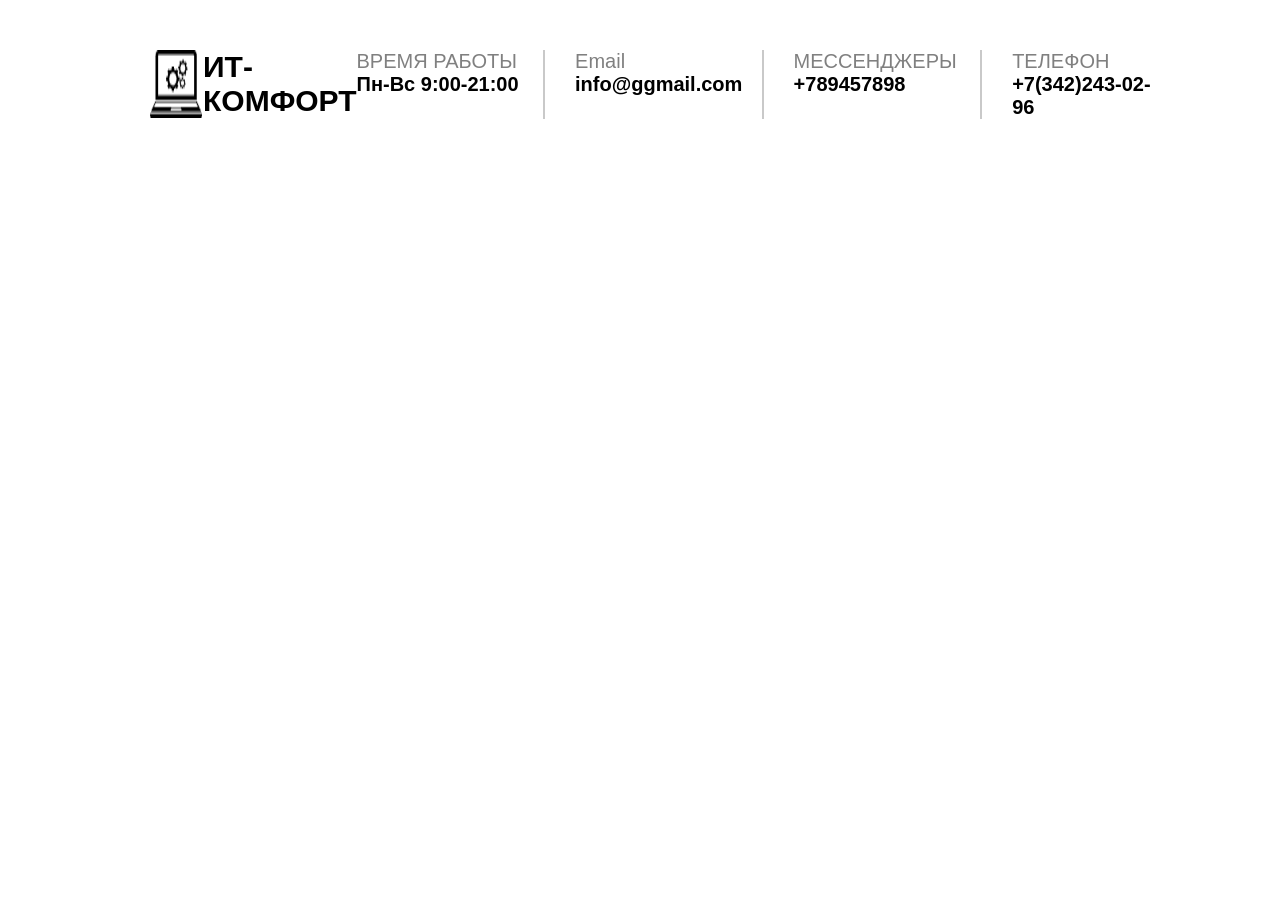
==== exam.html @ 7a8abcc5 "first section" ====
<!DOCTYPE html>
<html lang="en">
<head>
    <meta charset="UTF-8">
    <meta name="viewport" content="width=device-width, initial-scale=1.0">
    <title>Document</title>
    <link rel="stylesheet" href="./exam.css">
</head>
<body>
        <div class="conteiner1">
            <div class="asist1">
                <div class="flex1">
                    <div>
                <p class="text1"><img src="./Icon.png" alt="">ИТ-КОМФОРТ</p>
                        </div>
                <div class="flex2">
                    <div class="br-right">
                        <p class="text2">ВРЕМЯ РАБОТЫ</p>
                        <p class="text3">Пн-Вс 9:00-21:00</p>
                    </div>

                    <div class="br-right">
                        <p class="text2">Email</p>
                        <p class="text3">info@ggmail.com</p>
                    </div>

                    <div class="br-right">
                        <p class="text2">МЕССЕНДЖЕРЫ</p>
                        <p class="text3">+789457898</p>
                    </div>

                    <div class="br-right1">
                        <p class="text2">ТЕЛЕФОН</p>
                        <p class="text3">+7(342)243-02-96</p>
                    </div>
                </div>
                    </div>
            </div>
        </div>
</body>
</html>
---- exam.css ----
*{
    margin: 0;
    font-family: 'Segoe UI', Tahoma, Geneva, Verdana, sans-serif;
}   
.conteiner1{
    width: 100%;
    height: 100px;
}
.asist1{
    padding: 50px 150px;
}
.text1{
    font-size: 30px;
    font-weight: 600;
    display: flex;
}
.text2{
    font-size: 20px;
    color: grey;
}
.text3{
    font-size: 20px;
    font-weight: 700;
}
.br-right{
    width: 200px;
    border-right: 2px solid rgb(201, 201, 201);
}
.flex1{
    display: flex;
    justify-content: space-between;
}
.flex2{
    display: flex;
    gap: 30px;
}
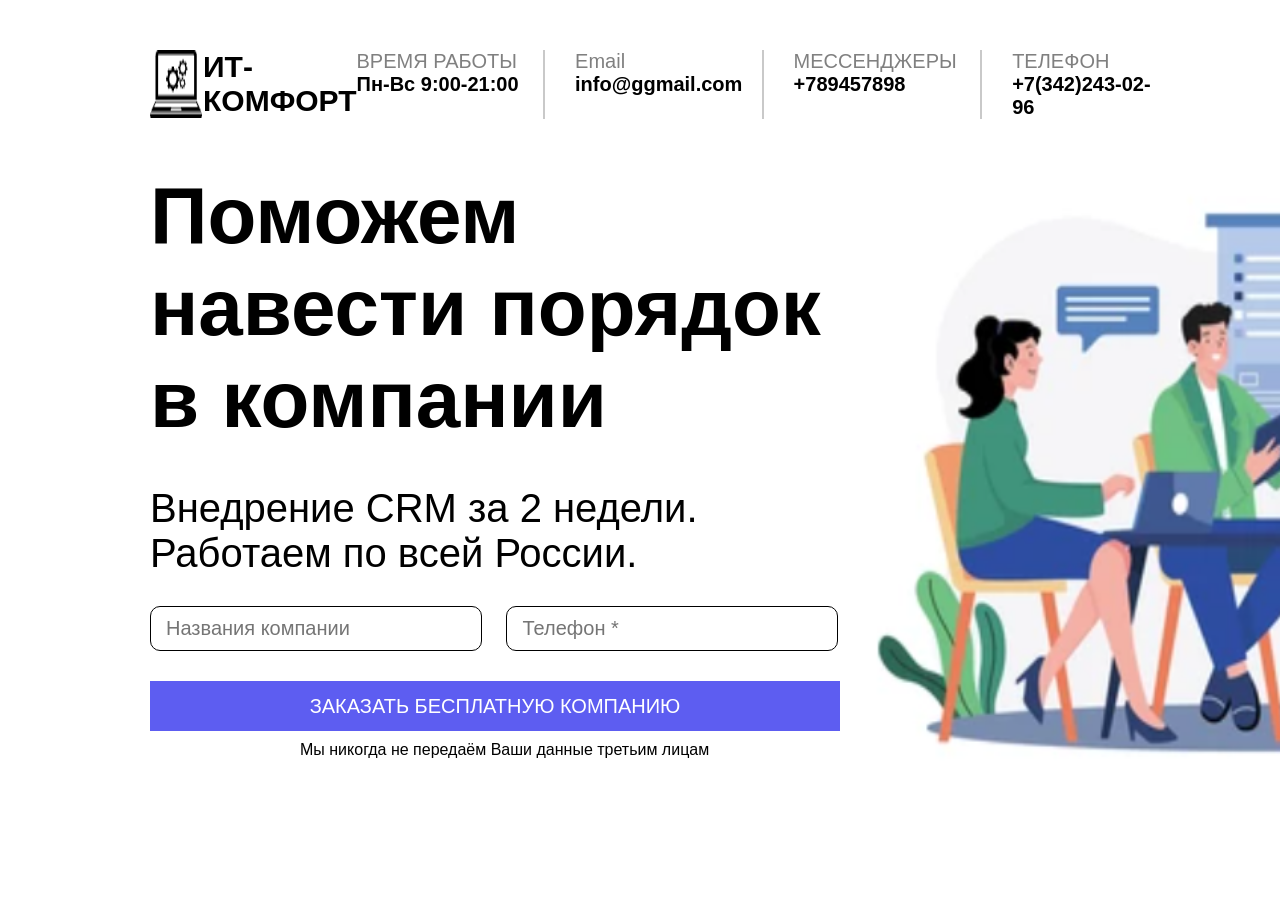
==== commit 819c7926: "second section" ====
--- a/exam.html
+++ b/exam.html
@@ -1,41 +1,71 @@
-<!DOCTYPE html>
+<!doctype html>
 <html lang="en">
-<head>
-    <meta charset="UTF-8">
-    <meta name="viewport" content="width=device-width, initial-scale=1.0">
+  <head>
+    <meta charset="UTF-8" />
+    <meta name="viewport" content="width=device-width, initial-scale=1.0" />
     <title>Document</title>
-    <link rel="stylesheet" href="./exam.css">
-</head>
-<body>
-        <div class="conteiner1">
-            <div class="asist1">
-                <div class="flex1">
-                    <div>
-                <p class="text1"><img src="./Icon.png" alt="">ИТ-КОМФОРТ</p>
-                        </div>
-                <div class="flex2">
-                    <div class="br-right">
-                        <p class="text2">ВРЕМЯ РАБОТЫ</p>
-                        <p class="text3">Пн-Вс 9:00-21:00</p>
-                    </div>
+    <link rel="stylesheet" href="./exam.css" />
+  </head>
+  <body>
+    <div class="conteiner1">
+      <div class="asist1">
+        <div class="flex1">
+          <div>
+            <p class="text1"><img src="./Icon.png" alt="" />ИТ-КОМФОРТ</p>
+          </div>
+          <div class="flex2">
+            <div class="br-right">
+              <p class="text2">ВРЕМЯ РАБОТЫ</p>
+              <p class="text3">Пн-Вс 9:00-21:00</p>
+            </div>
 
-                    <div class="br-right">
-                        <p class="text2">Email</p>
-                        <p class="text3">info@ggmail.com</p>
-                    </div>
+            <div class="br-right">
+              <p class="text2">Email</p>
+              <p class="text3">info@ggmail.com</p>
+            </div>
 
-                    <div class="br-right">
-                        <p class="text2">МЕССЕНДЖЕРЫ</p>
-                        <p class="text3">+789457898</p>
-                    </div>
+            <div class="br-right">
+              <p class="text2">МЕССЕНДЖЕРЫ</p>
+              <p class="text3">+789457898</p>
+            </div>
 
-                    <div class="br-right1">
-                        <p class="text2">ТЕЛЕФОН</p>
-                        <p class="text3">+7(342)243-02-96</p>
-                    </div>
-                </div>
-                    </div>
+            <div class="br-right1">
+              <p class="text2">ТЕЛЕФОН</p>
+              <p class="text3">+7(342)243-02-96</p>
             </div>
+          </div>
         </div>
-</body>
-</html>+      </div>
+    </div>
+
+    <div class="conteiner2">
+      <div class="asist2">
+        <div class="flex4">
+          <div>
+            <p class="text4">
+              Поможем <br />
+              навести порядок <br />
+              в компании
+            </p>
+
+            <p class="text5">
+              Внедрение CRM за 2 недели. <br />
+              Работаем по всей России.
+            </p>
+
+            <form>
+                <input class="inp1" type="text" placeholder="Названия компании">
+                 <input class="inp2" type="text" placeholder="Телефон *">
+            </form>
+
+            <button class="btn1">ЗАКАЗАТЬ БЕСПЛАТНУЮ КОМПАНИЮ</button>
+
+            <p class="text6">Мы никогда не передаём Ваши данные третьим лицам</p>
+          </div>
+
+          <img class="img" src="./11b1db195fa221475e8dc977d3cfd591ed0ae1c4.png" alt="">
+        </div>
+      </div>
+    </div>
+  </body>
+</html>
--- a/exam.css
+++ b/exam.css
@@ -33,4 +33,58 @@
 .flex2{
     display: flex;
     gap: 30px;
+}
+.conteiner2{
+    width: 100%;
+    height: 600px;
+}
+.asist2{
+    padding: 70px 150px;
+}
+.text4{
+    font-size: 80px;
+    font-weight: 700;   
+}
+.text5{
+    font-size: 40px;
+    margin-top: 40px;
+}
+.inp1{
+    width: 300px;
+    border: 1px solid black;
+    padding: 10px 15px;
+    margin-top: 30px;
+    font-size: 20px;
+    border-radius: 10px;
+}
+.inp2{
+     width: 300px;
+    border: 1px solid black;
+    padding: 10px 15px;
+    margin-top: 30px;
+    font-size: 20px;
+    margin-left: 20px;
+    border-radius: 10px;
+}
+.btn1{
+    height: 50px;
+    width: 690px;
+    margin-top: 30px;
+    color: white;
+    background-color: rgb(93, 93, 241);
+    border: none;
+    padding: 10px 15px;
+    font-size: 20px;
+}
+.text6{
+    margin-left: 150px;
+    margin-top: 10px;
+}
+.flex4{
+    display: flex;
+    justify-content: space-between;
+}
+.img{
+    width: 900px;
+    height: 600px;
 }
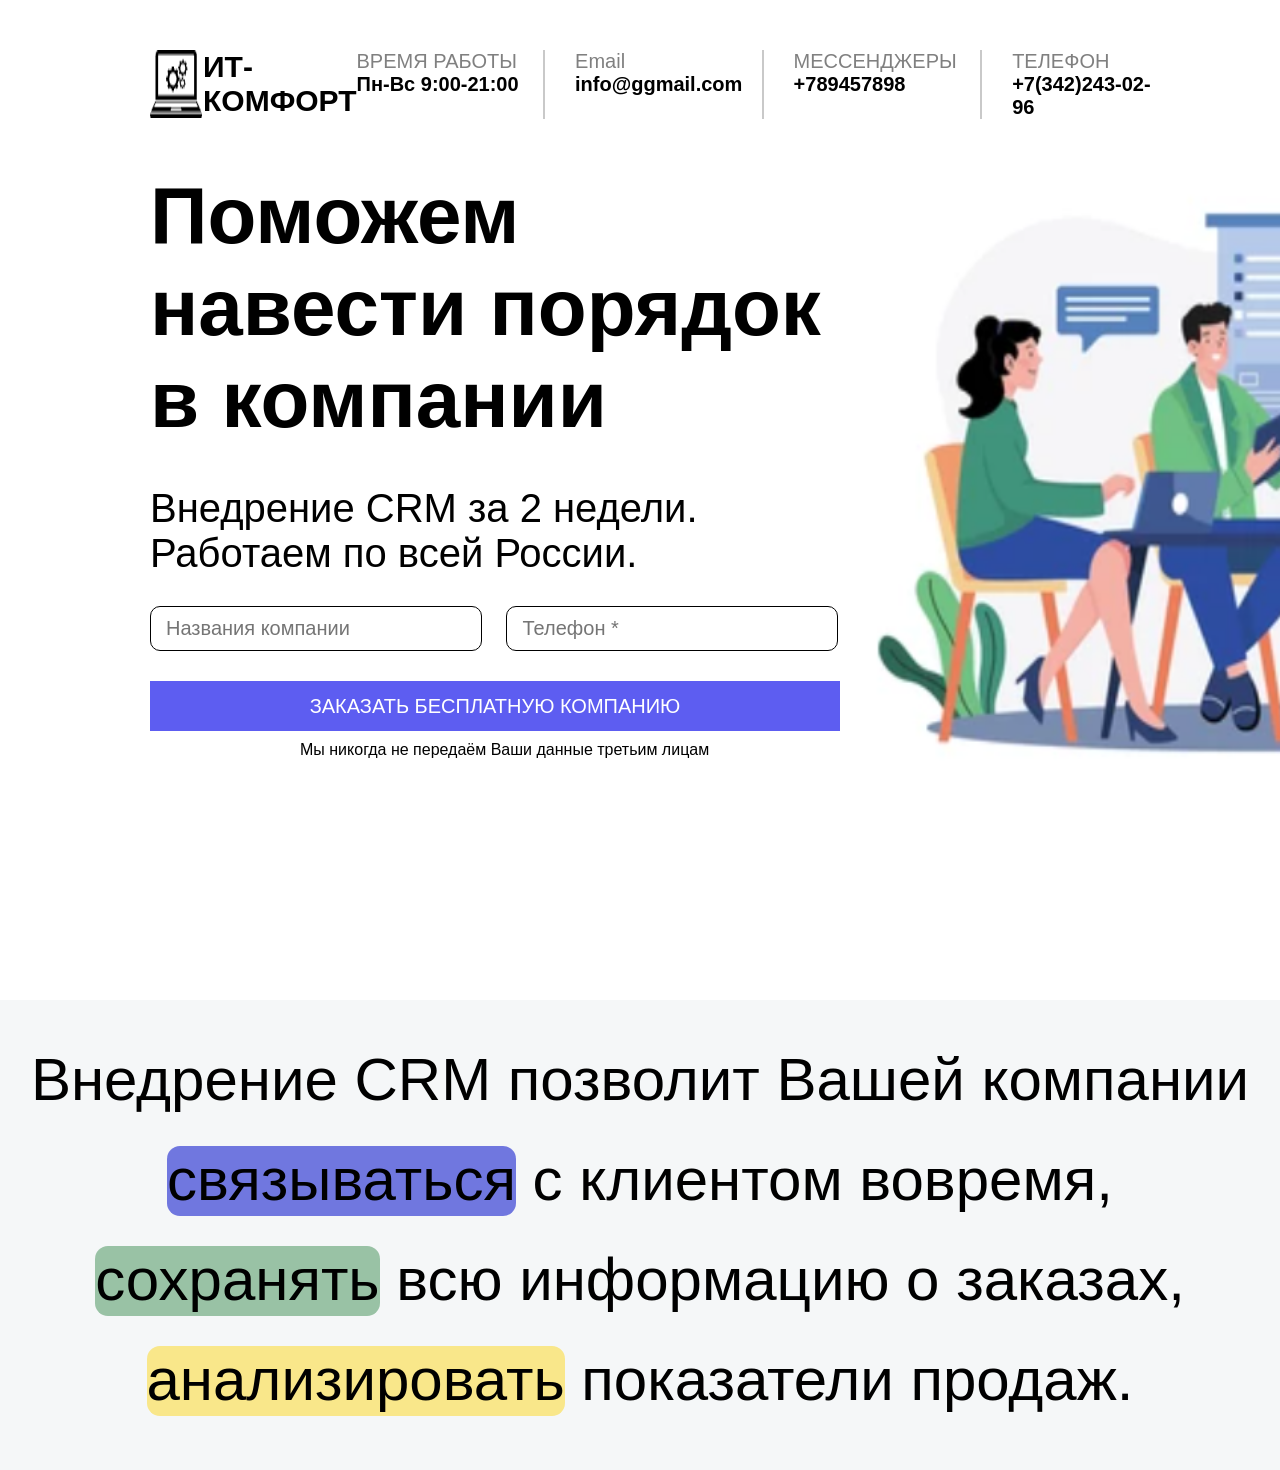
==== commit 28b58fc6: "third section" ====
--- a/exam.html
+++ b/exam.html
@@ -67,5 +67,10 @@
         </div>
       </div>
     </div>
+
+    <div class="conteiner3">
+        <p class="text7">Внедрение CRM позволит Вашей компании <br>  <span class="text8">связываться</span>   с клиентом вовремя, <br>
+<span class="text9">сохранять</span>  всю информацию о заказах, <br>  <span class="text10">анализировать</span>  показатели продаж.</p>
+    </div>
   </body>
 </html>
--- a/exam.css
+++ b/exam.css
@@ -87,4 +87,32 @@
 .img{
     width: 900px;
     height: 600px;
+}
+.conteiner3{
+    width: 100%;
+    height: 470px;
+    background-color: #F5F7F8;
+    margin-top: 300px;
+}
+.text7{
+    font-size: 60px;
+    text-align: center;
+    font-weight: 5GIT 00;
+    line-height: 100px;
+    padding-top: 30px;
+}
+.text8{
+    background-color: rgb(112, 119, 223);
+    border-radius: 13px;
+    padding-bottom: 3px;
+}
+.text9{
+    background-color: #99c2a5;
+    border-radius: 13px;
+    padding-bottom: 3px;
+}
+.text10{
+     background-color: #f9e78a;
+    border-radius: 13px;
+    padding-bottom: 3px;
 }
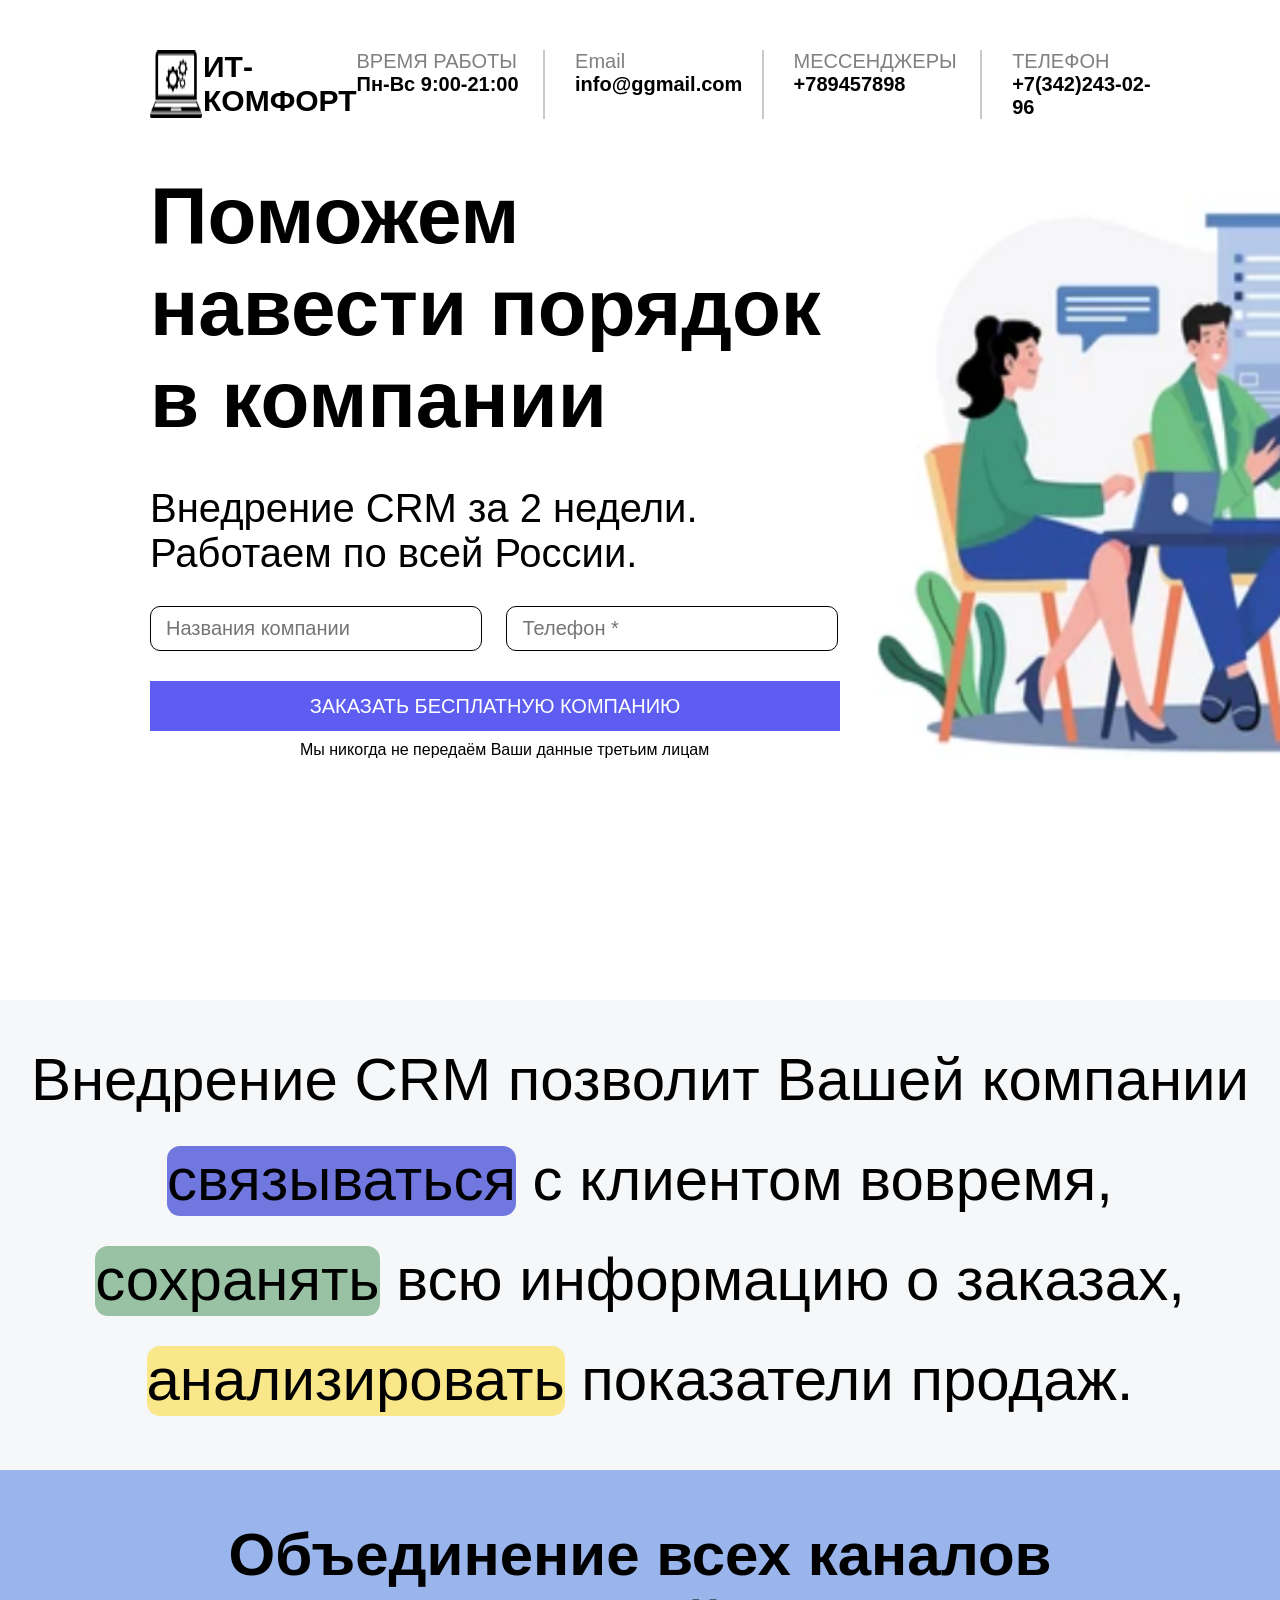
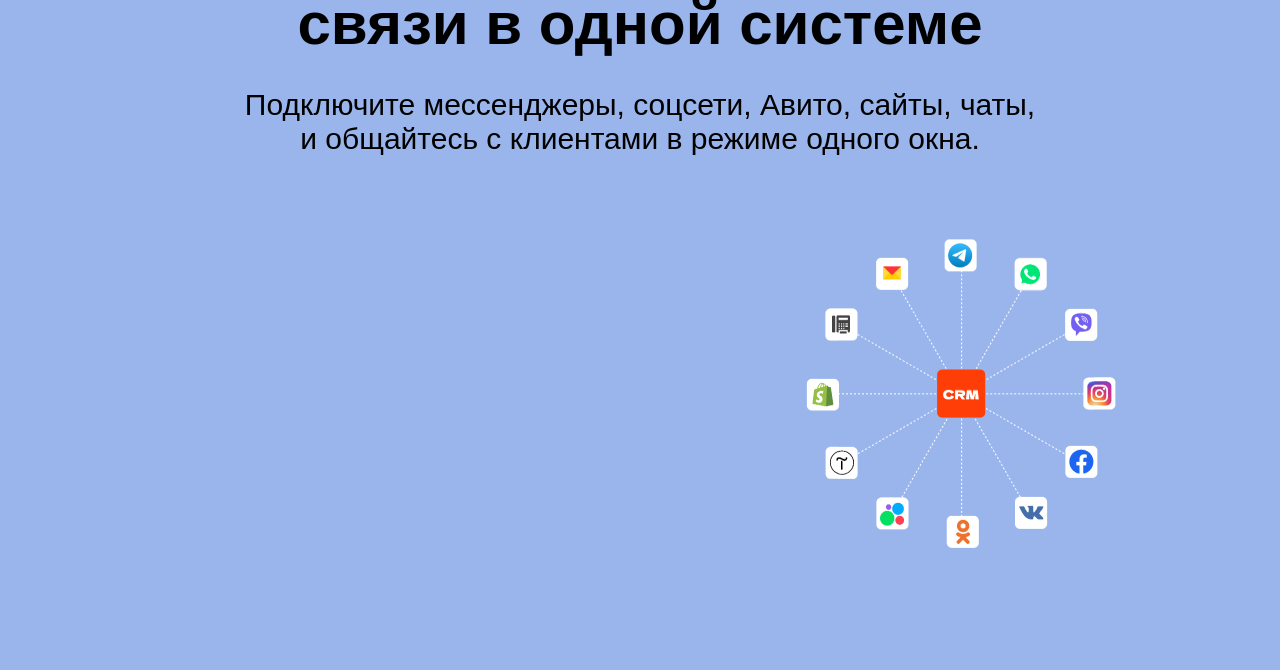
==== commit c529b862: "four section" ====
--- a/exam.html
+++ b/exam.html
@@ -72,5 +72,12 @@
         <p class="text7">Внедрение CRM позволит Вашей компании <br>  <span class="text8">связываться</span>   с клиентом вовремя, <br>
 <span class="text9">сохранять</span>  всю информацию о заказах, <br>  <span class="text10">анализировать</span>  показатели продаж.</p>
     </div>
+
+
+    <div class="conteiner4">
+        <P class="text11">Объединение всех каналов <br> связи в одной системе</P>
+        <p class="text12">Подключите мессенджеры, соцсети, Авито, сайты, чаты, <br> и общайтесь с клиентами в режиме одного окна.</p>
+            <img class="img2" src="./image.png" alt="">
+    </div>
   </body>
 </html>
--- a/exam.css
+++ b/exam.css
@@ -115,4 +115,24 @@
      background-color: #f9e78a;
     border-radius: 13px;
     padding-bottom: 3px;
+}
+.conteiner4{
+    width: 100%;
+    height: 800px;
+    background-color: #99b5eb;
+}
+.text11{
+    font-size: 60px;
+    padding-top: 50px;
+    text-align: center;
+    font-weight: 650;
+}
+.text12{
+    font-size: 30px;
+    text-align: center;
+    margin-top: 30px;
+}
+.img2{
+    margin-left: 800px;
+    margin-top: 70px;
 }
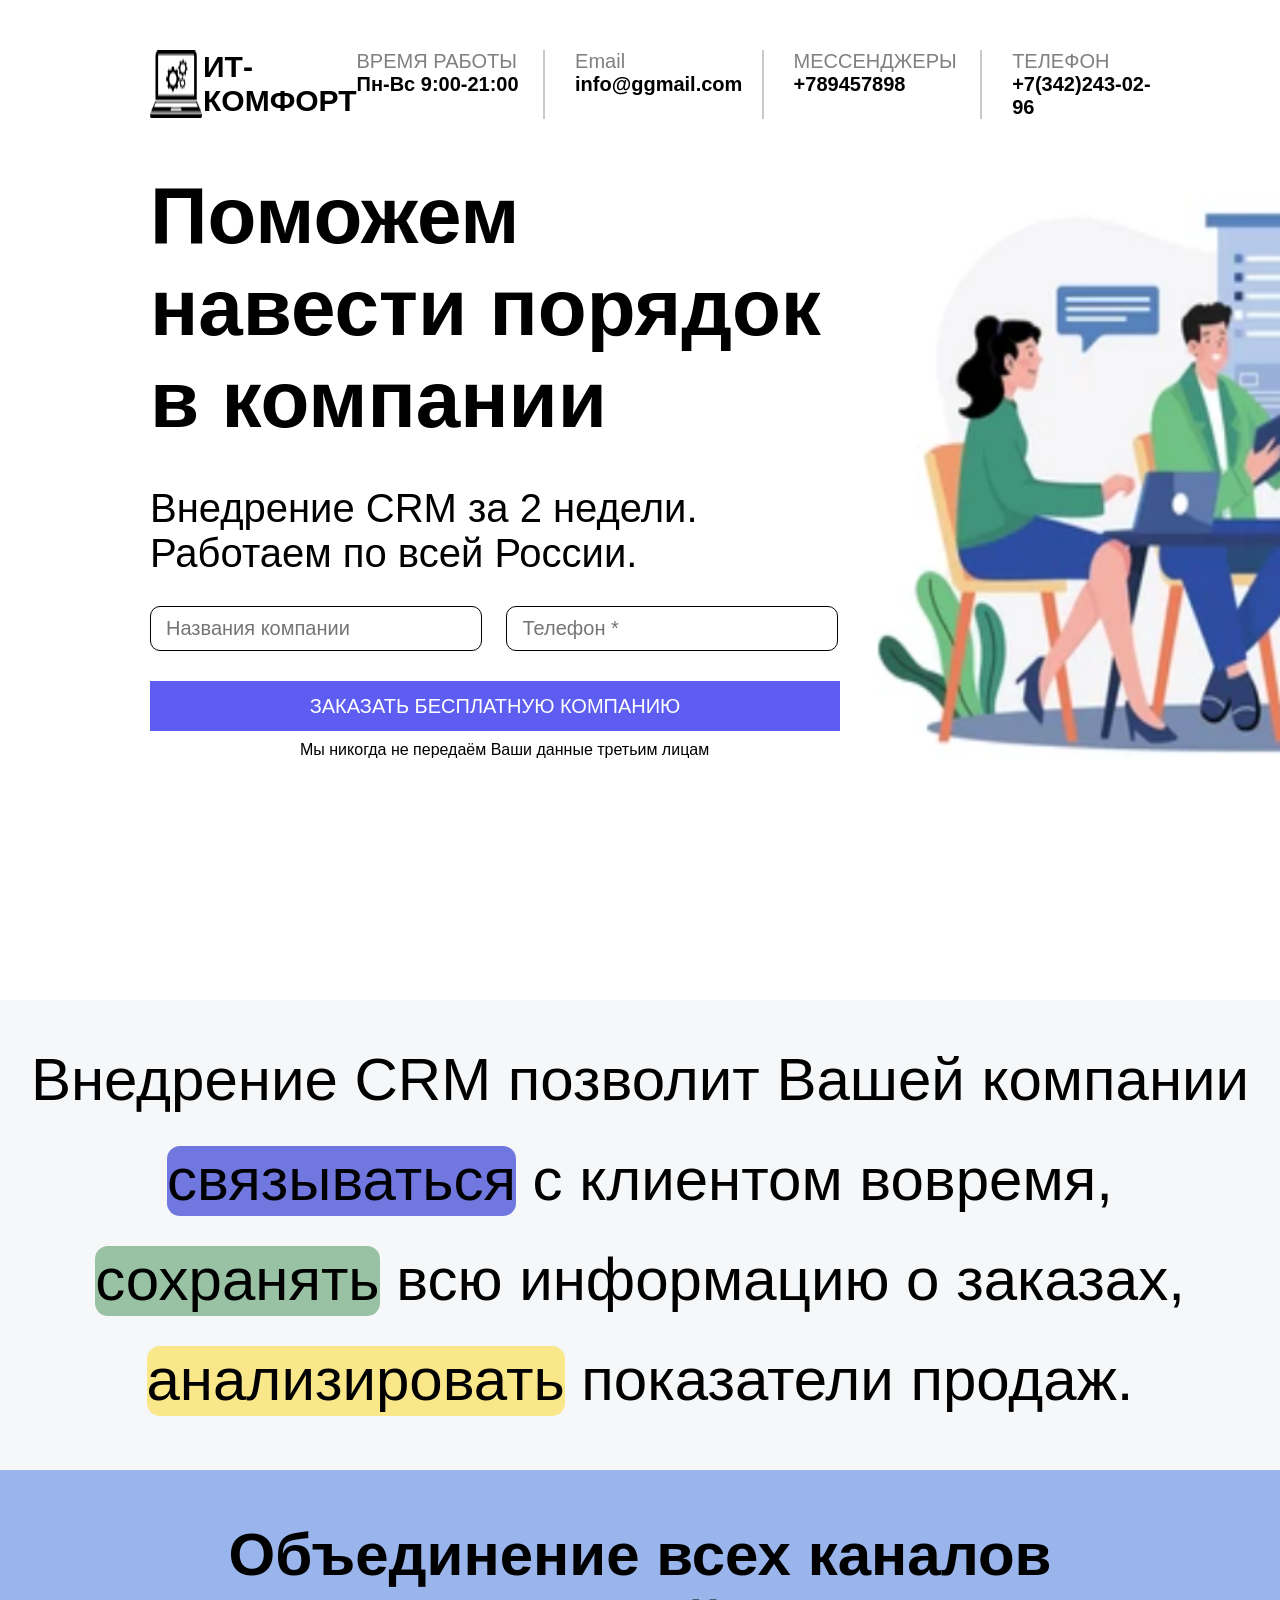
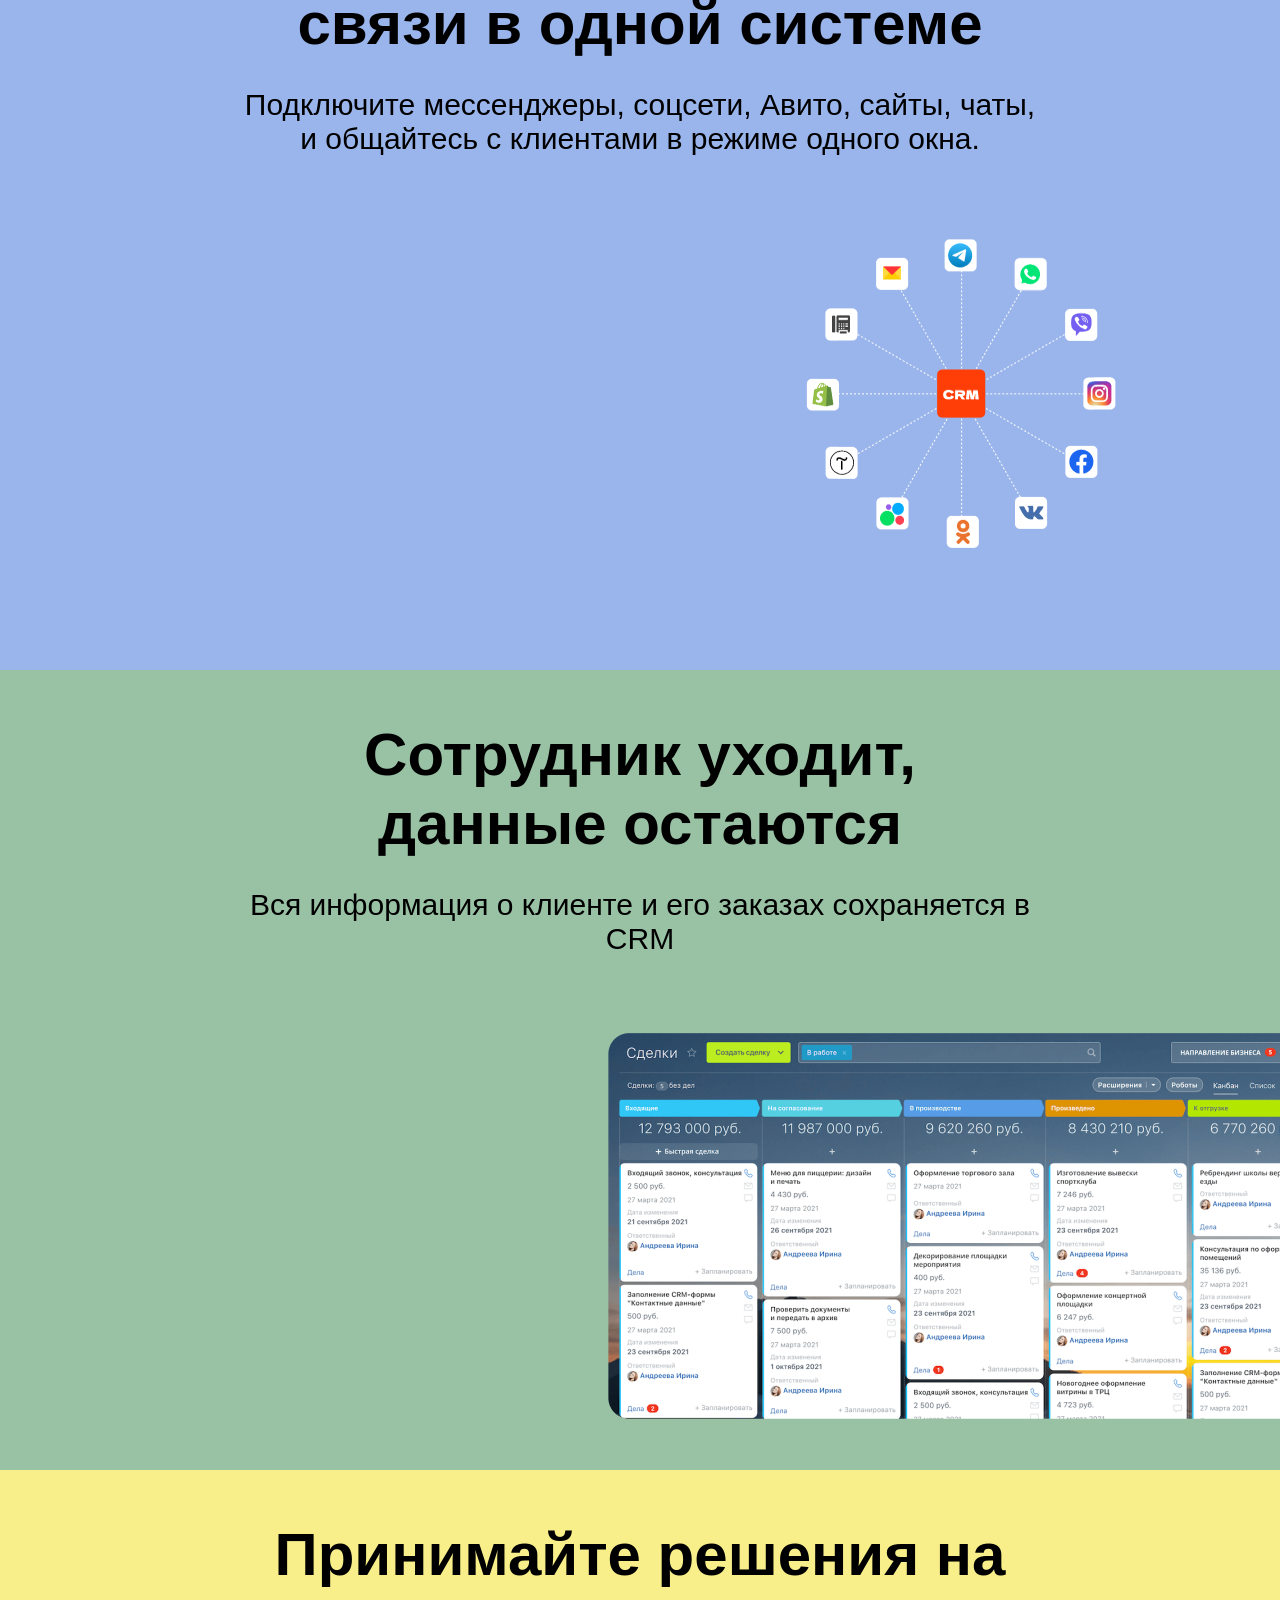
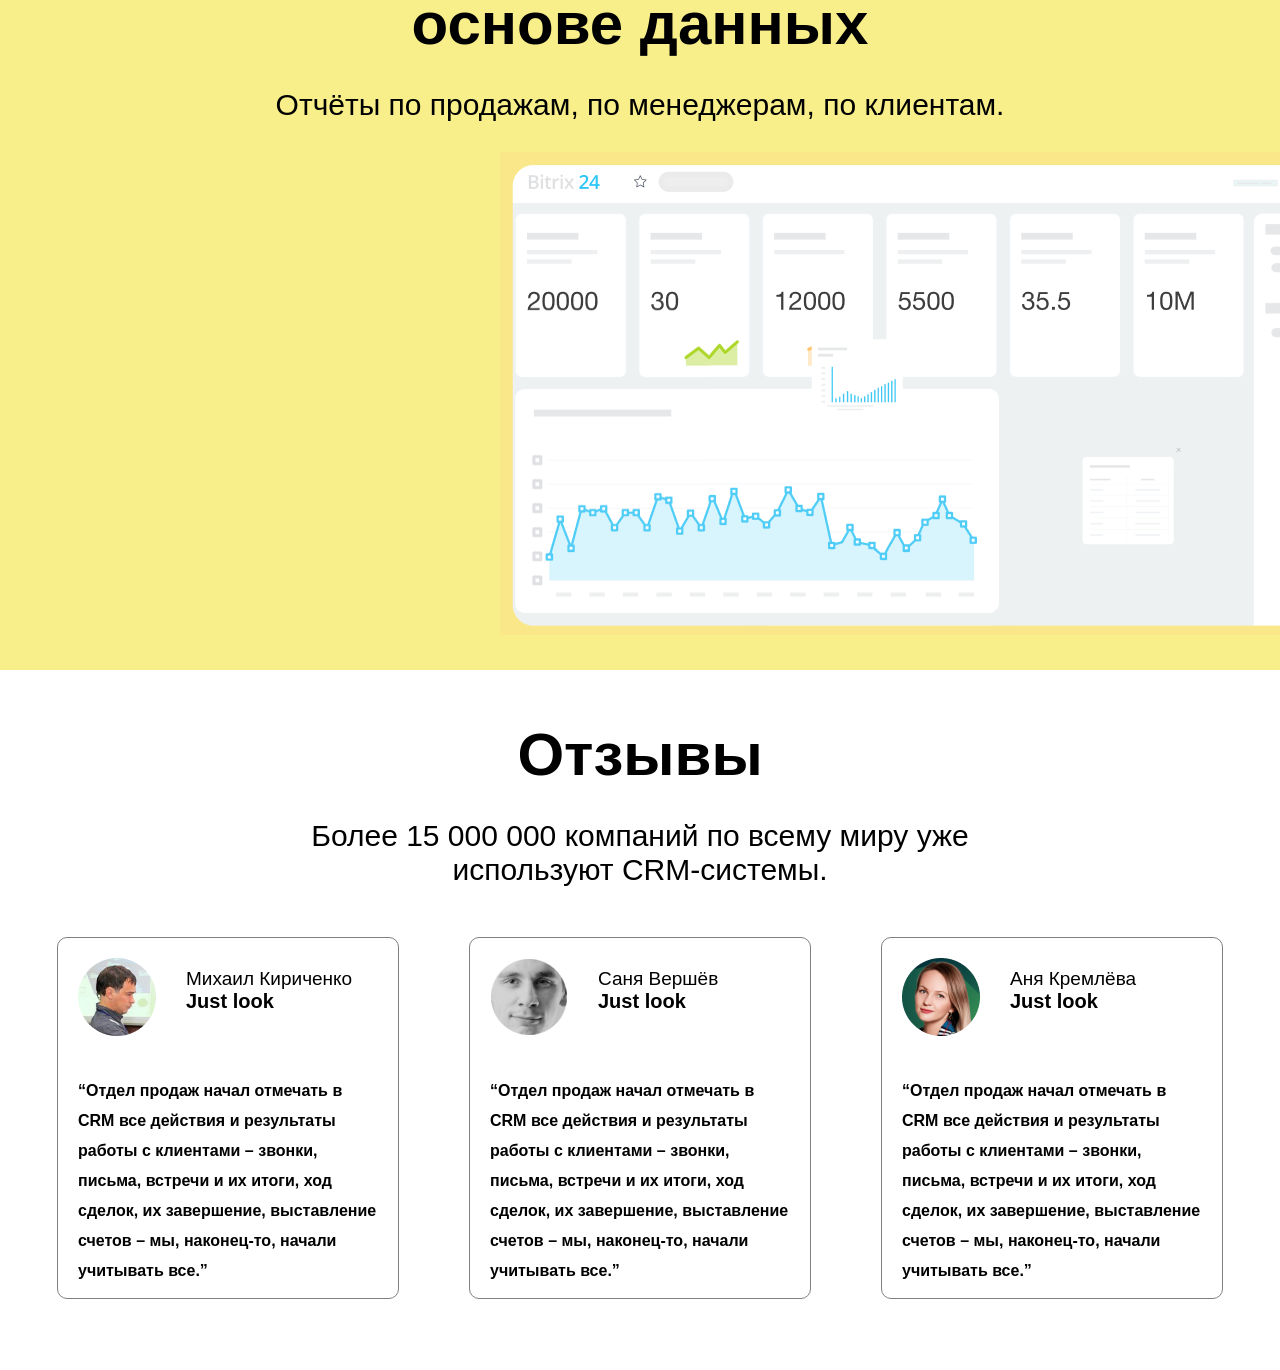
==== commit 78de4208: "five section" ====
--- a/exam.html
+++ b/exam.html
@@ -79,5 +79,61 @@
         <p class="text12">Подключите мессенджеры, соцсети, Авито, сайты, чаты, <br> и общайтесь с клиентами в режиме одного окна.</p>
             <img class="img2" src="./image.png" alt="">
     </div>
+
+     <div class="conteiner5">
+        <P class="text11">Сотрудник уходит, <br> данные остаются</P>
+        <p class="text12">Вся информация о клиенте и его заказах сохраняется в <br> CRM</p>
+            <img class="img3" src="./image copy.png" alt="">
+    </div>
+
+    <div class="conteiner6">
+        <P class="text11">Принимайте решения на <br> основе данных</P>
+        <p class="text12">Отчёты по продажам, по менеджерам, по клиентам.</p>
+            <img class="img4" src="./image copy 2.png" alt="">
+    </div>
+
+     <div class="conteiner7">
+        <P class="text11">Отзывы</P>
+        <p class="text12">Более 15 000 000 компаний по всему миру уже <br> используют CRM-системы.</p>
+           <div class="flex8">
+            <div class="knop4">
+                    <div class="flex9">
+                        <img src="./e302fc52f62d037a028ece25894d904eadb9a871.png" alt="">
+                        <div>
+                            <p class="text14">Михаил Кириченко</p>
+                            <p class="text13">Just look</p>
+                        </div>
+                    </div>
+
+                    <p class="text15">“Отдел продаж начал отмечать в <br> CRM все действия и результаты <br> работы с клиентами – звонки, <br> письма, встречи и их итоги, ход <br> сделок, их завершение, выставление <br> счетов – мы, наконец-то, начали <br> учитывать все.”</p>
+            </div>
+
+             <div class="knop4">
+                    <div class="flex9">
+                        <img src="./8bab09d2199b1b37008dd29c13ea659d3062125d.png" alt="">
+                        <div>
+                            <p class="text14">Саня Вершёв</p>
+                            <p class="text13">Just look</p>
+                        </div>
+                    </div>
+
+                    <p class="text15">“Отдел продаж начал отмечать в <br> CRM все действия и результаты <br> работы с клиентами – звонки, <br> письма, встречи и их итоги, ход <br> сделок, их завершение, выставление <br> счетов – мы, наконец-то, начали <br> учитывать все.”</p>
+            </div>
+
+             <div class="knop4">
+                    <div class="flex9">
+                        <img src="./9df0bb18b0fc762976f1a538ad9007bf7cae49fb.png" alt="">
+                        <div>
+                            <p class="text14">Аня Кремлёва</p>
+                            <p class="text13">Just look</p>
+                        </div>
+                    </div>
+
+                    <p class="text15">“Отдел продаж начал отмечать в <br> CRM все действия и результаты <br> работы с клиентами – звонки, <br> письма, встречи и их итоги, ход <br> сделок, их завершение, выставление <br> счетов – мы, наконец-то, начали <br> учитывать все.”</p>
+            </div>
+           </div>
+
+
+    </div>
   </body>
 </html>
--- a/exam.css
+++ b/exam.css
@@ -135,4 +135,58 @@
 .img2{
     margin-left: 800px;
     margin-top: 70px;
+}
+.conteiner5{
+    width: 100%;
+    height: 800px;
+    background-color: #99c2a5;
+}
+.img3{
+ margin-left: 600px;
+    margin-top: 70px;
+}
+.conteiner6{
+    width: 100%;
+    height: 800px;
+    background-color: #f9ef8a;
+}
+.img4{
+    margin-left: 500px;
+    margin-top: 30px;
+    background-color: inherit;
+}
+.conteiner7{
+    width: 100%;
+    height: 700px;
+    background-color: white;
+}
+.knop4{
+    width: 300px;
+    height: 320px;
+    border: 1px solid grey;
+    border-radius: 10px;
+    padding: 20px 20px;
+}
+.text13{
+    font-size: 20px;
+    font-weight: 700;
+}
+.text14{
+    padding-top: 10px;
+    font-size: 19px;
+}
+.flex9{
+    display: flex;
+    gap: 30px;
+}
+.text15{
+    line-height: 30px;
+    font-weight: 600;
+    margin-top: 40px;
+}
+.flex8{
+    display: flex;
+    justify-content: center;
+    gap: 70px;
+    margin-top: 50px;
 }
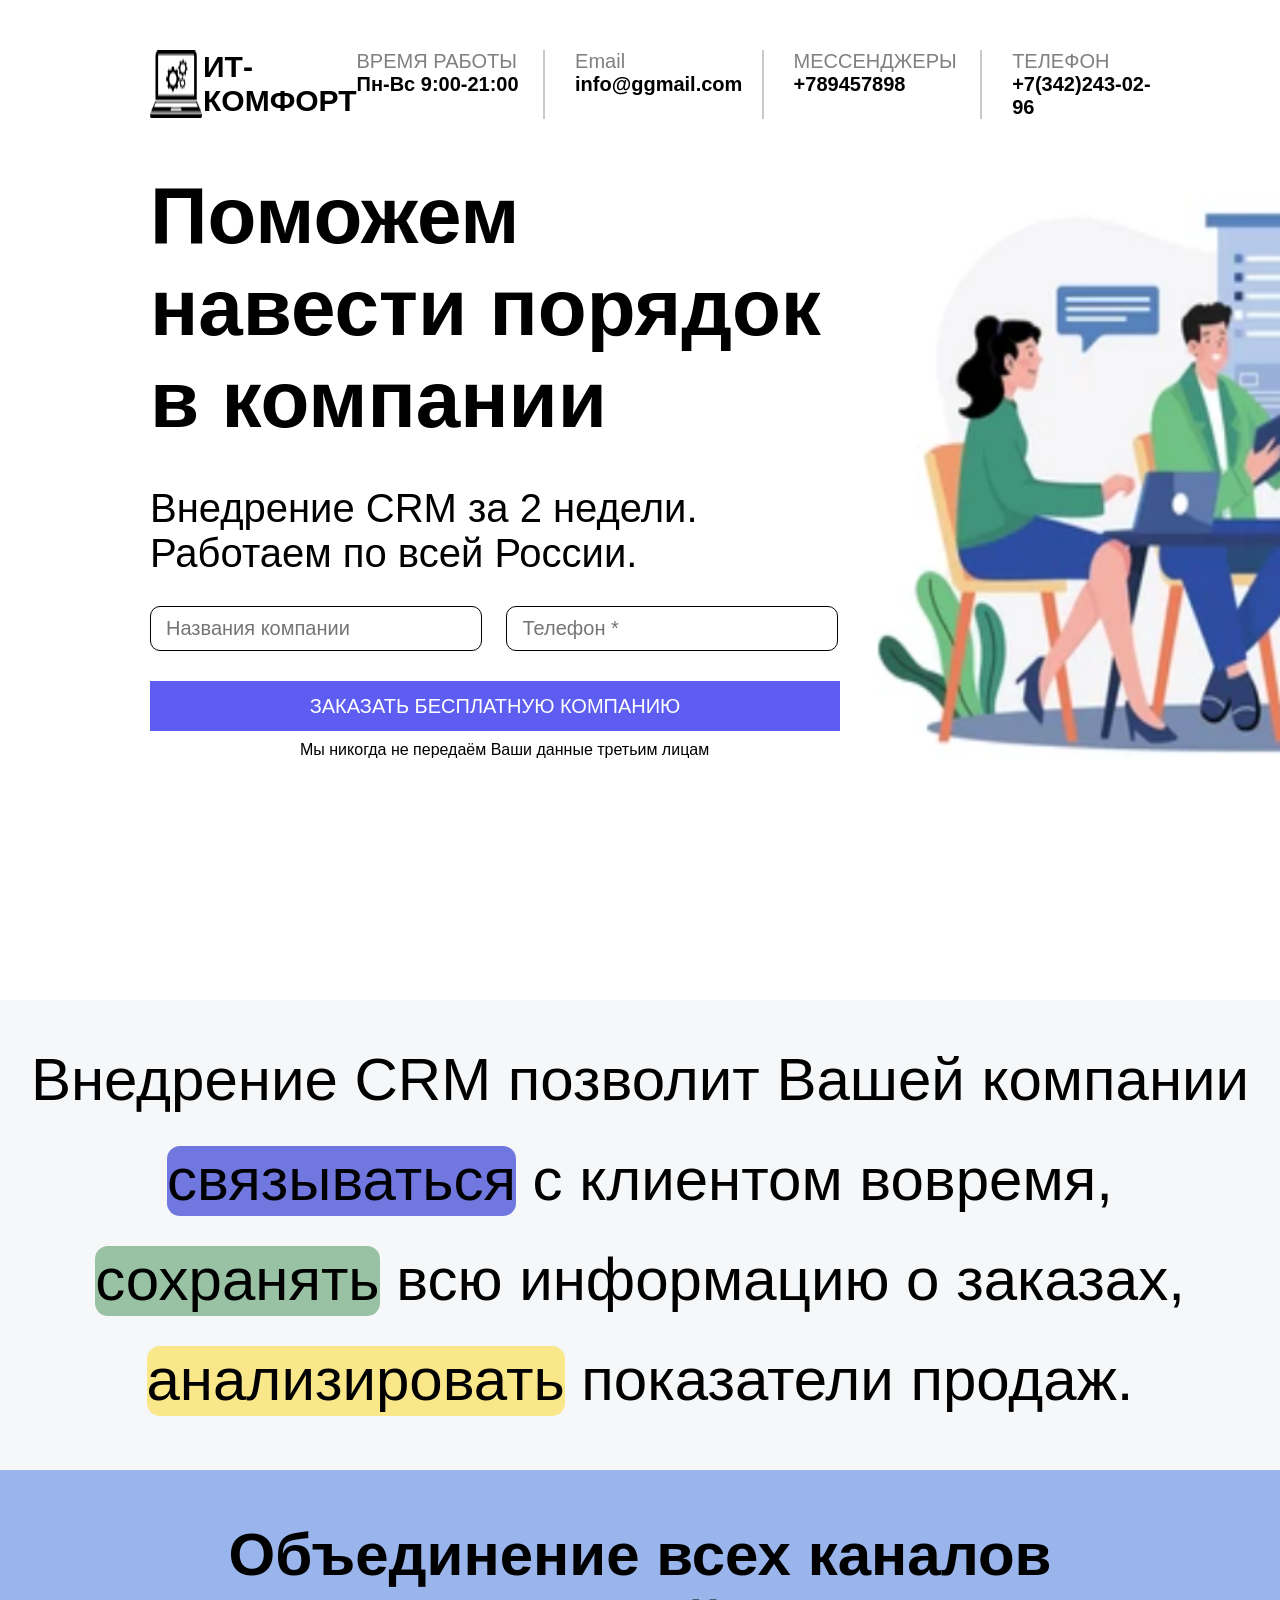
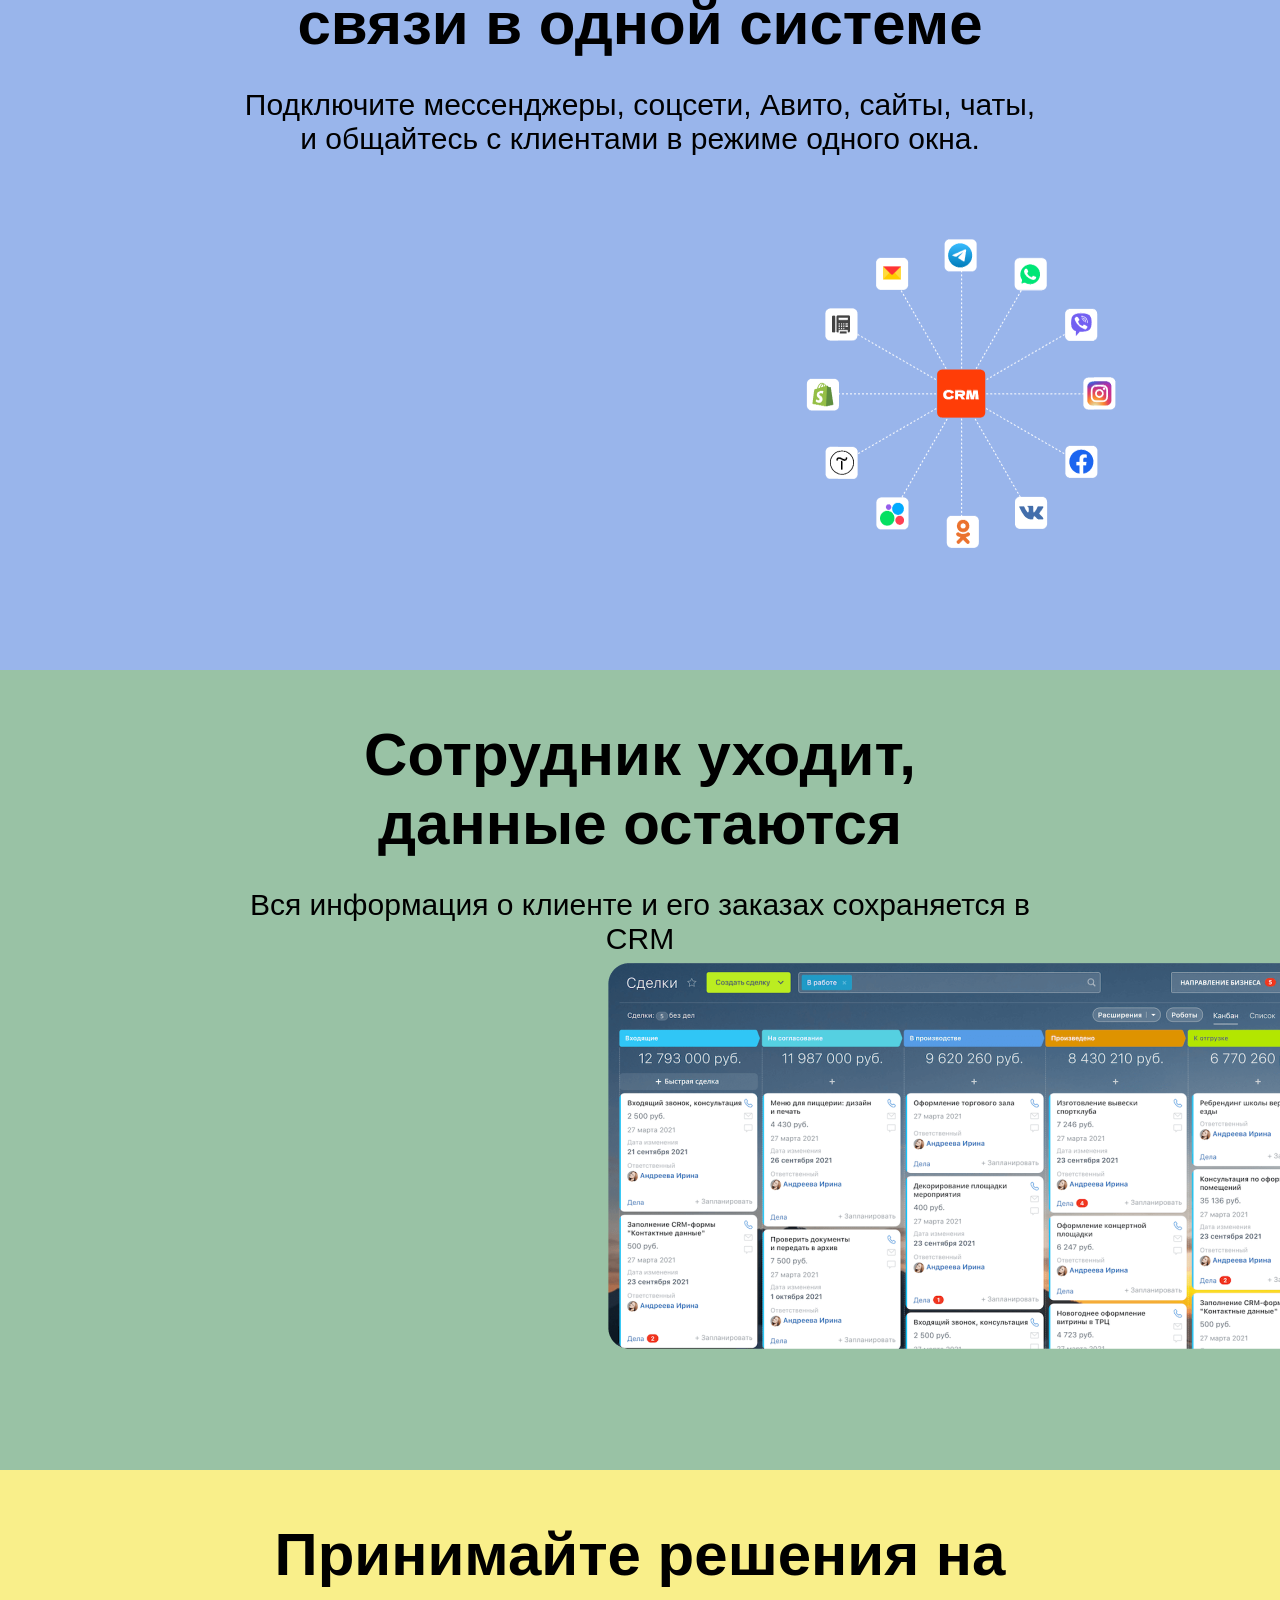
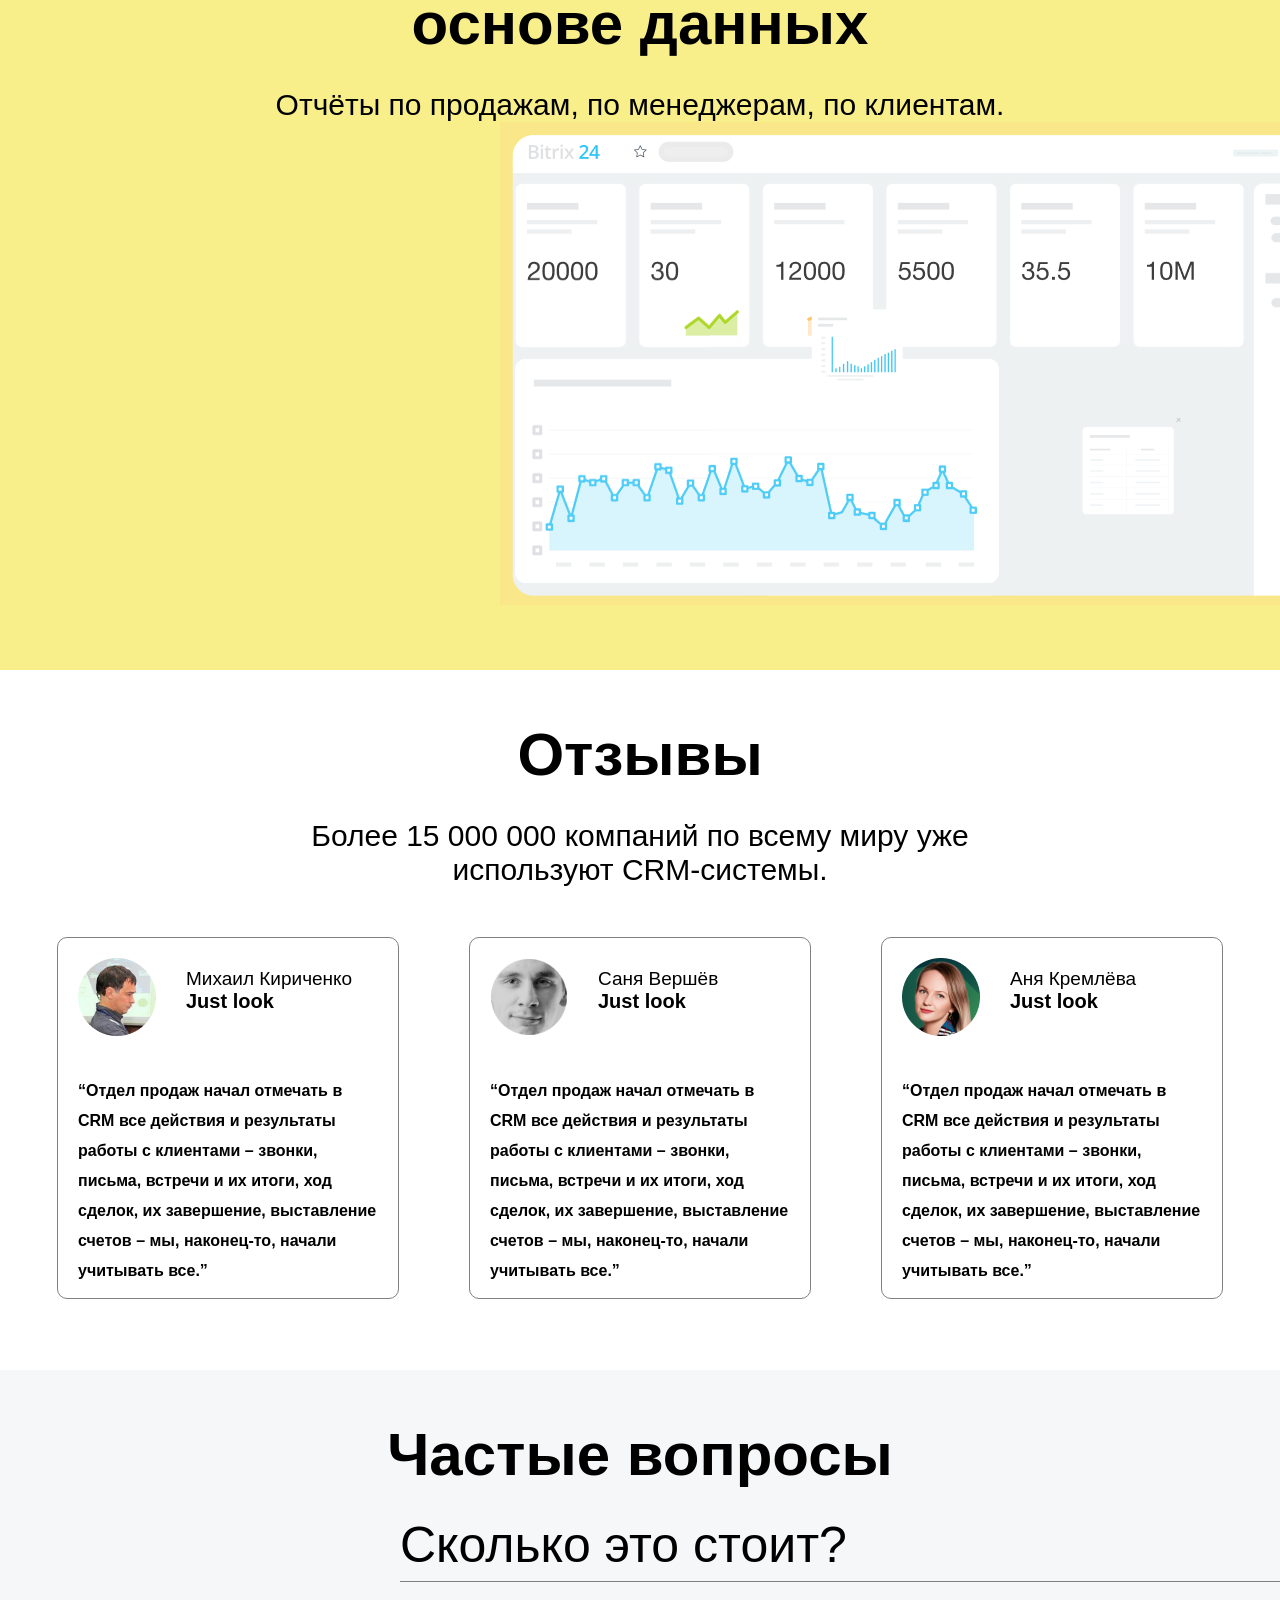
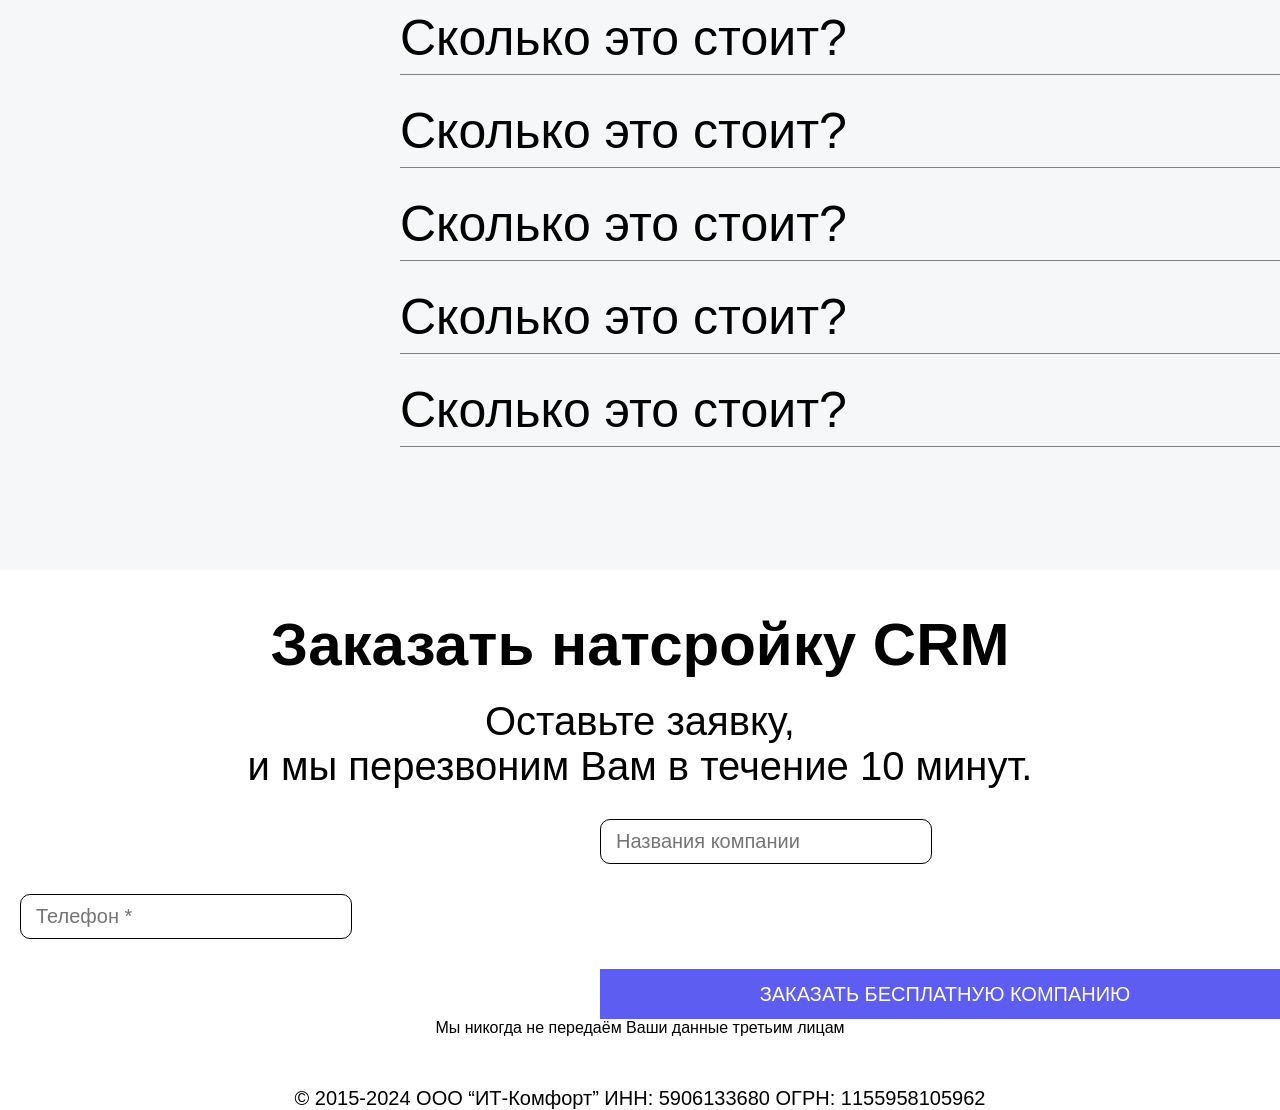
==== commit be65ce0a: "six section" ====
--- a/exam.html
+++ b/exam.html
@@ -54,86 +54,164 @@
             </p>
 
             <form>
-                <input class="inp1" type="text" placeholder="Названия компании">
-                 <input class="inp2" type="text" placeholder="Телефон *">
+              <input class="inp1" type="text" placeholder="Названия компании" />
+              <input class="inp2" type="text" placeholder="Телефон *" />
             </form>
 
             <button class="btn1">ЗАКАЗАТЬ БЕСПЛАТНУЮ КОМПАНИЮ</button>
 
-            <p class="text6">Мы никогда не передаём Ваши данные третьим лицам</p>
-          </div>
-
-          <img class="img" src="./11b1db195fa221475e8dc977d3cfd591ed0ae1c4.png" alt="">
+            <p class="text6">
+              Мы никогда не передаём Ваши данные третьим лицам
+            </p>
+          </div>
+
+          <img
+            class="img"
+            src="./11b1db195fa221475e8dc977d3cfd591ed0ae1c4.png"
+            alt=""
+          />
         </div>
       </div>
     </div>
 
     <div class="conteiner3">
-        <p class="text7">Внедрение CRM позволит Вашей компании <br>  <span class="text8">связываться</span>   с клиентом вовремя, <br>
-<span class="text9">сохранять</span>  всю информацию о заказах, <br>  <span class="text10">анализировать</span>  показатели продаж.</p>
-    </div>
-
+      <p class="text7">
+        Внедрение CRM позволит Вашей компании <br />
+        <span class="text8">связываться</span> с клиентом вовремя, <br />
+        <span class="text9">сохранять</span> всю информацию о заказах, <br />
+        <span class="text10">анализировать</span> показатели продаж.
+      </p>
+    </div>
 
     <div class="conteiner4">
-        <P class="text11">Объединение всех каналов <br> связи в одной системе</P>
-        <p class="text12">Подключите мессенджеры, соцсети, Авито, сайты, чаты, <br> и общайтесь с клиентами в режиме одного окна.</p>
-            <img class="img2" src="./image.png" alt="">
-    </div>
-
-     <div class="conteiner5">
-        <P class="text11">Сотрудник уходит, <br> данные остаются</P>
-        <p class="text12">Вся информация о клиенте и его заказах сохраняется в <br> CRM</p>
-            <img class="img3" src="./image copy.png" alt="">
+      <p class="text11">
+        Объединение всех каналов <br />
+        связи в одной системе
+      </p>
+      <p class="text12">
+        Подключите мессенджеры, соцсети, Авито, сайты, чаты, <br />
+        и общайтесь с клиентами в режиме одного окна.
+      </p>
+      <img class="img2" src="./image.png" alt="" />
+    </div>
+
+    <div class="conteiner5">
+      <p class="text11">
+        Сотрудник уходит, <br />
+        данные остаются
+      </p>
+      <p class="text12">
+        Вся информация о клиенте и его заказах сохраняется в <br />
+        CRM
+      </p>
+      <img class="img3" src="./image copy.png" alt="" />
     </div>
 
     <div class="conteiner6">
-        <P class="text11">Принимайте решения на <br> основе данных</P>
-        <p class="text12">Отчёты по продажам, по менеджерам, по клиентам.</p>
-            <img class="img4" src="./image copy 2.png" alt="">
-    </div>
-
-     <div class="conteiner7">
-        <P class="text11">Отзывы</P>
-        <p class="text12">Более 15 000 000 компаний по всему миру уже <br> используют CRM-системы.</p>
-           <div class="flex8">
-            <div class="knop4">
-                    <div class="flex9">
-                        <img src="./e302fc52f62d037a028ece25894d904eadb9a871.png" alt="">
-                        <div>
-                            <p class="text14">Михаил Кириченко</p>
-                            <p class="text13">Just look</p>
-                        </div>
-                    </div>
-
-                    <p class="text15">“Отдел продаж начал отмечать в <br> CRM все действия и результаты <br> работы с клиентами – звонки, <br> письма, встречи и их итоги, ход <br> сделок, их завершение, выставление <br> счетов – мы, наконец-то, начали <br> учитывать все.”</p>
-            </div>
-
-             <div class="knop4">
-                    <div class="flex9">
-                        <img src="./8bab09d2199b1b37008dd29c13ea659d3062125d.png" alt="">
-                        <div>
-                            <p class="text14">Саня Вершёв</p>
-                            <p class="text13">Just look</p>
-                        </div>
-                    </div>
-
-                    <p class="text15">“Отдел продаж начал отмечать в <br> CRM все действия и результаты <br> работы с клиентами – звонки, <br> письма, встречи и их итоги, ход <br> сделок, их завершение, выставление <br> счетов – мы, наконец-то, начали <br> учитывать все.”</p>
-            </div>
-
-             <div class="knop4">
-                    <div class="flex9">
-                        <img src="./9df0bb18b0fc762976f1a538ad9007bf7cae49fb.png" alt="">
-                        <div>
-                            <p class="text14">Аня Кремлёва</p>
-                            <p class="text13">Just look</p>
-                        </div>
-                    </div>
-
-                    <p class="text15">“Отдел продаж начал отмечать в <br> CRM все действия и результаты <br> работы с клиентами – звонки, <br> письма, встречи и их итоги, ход <br> сделок, их завершение, выставление <br> счетов – мы, наконец-то, начали <br> учитывать все.”</p>
-            </div>
-           </div>
-
-
+      <p class="text11">
+        Принимайте решения на <br />
+        основе данных
+      </p>
+      <p class="text12">Отчёты по продажам, по менеджерам, по клиентам.</p>
+      <img class="img4" src="./image copy 2.png" alt="" />
+    </div>
+
+    <div class="conteiner7">
+      <p class="text11">Отзывы</p>
+      <p class="text12">
+        Более 15 000 000 компаний по всему миру уже <br />
+        используют CRM-системы.
+      </p>
+      <div class="flex8">
+        <div class="knop4">
+          <div class="flex9">
+            <img src="./e302fc52f62d037a028ece25894d904eadb9a871.png" alt="" />
+            <div>
+              <p class="text14">Михаил Кириченко</p>
+              <p class="text13">Just look</p>
+            </div>
+          </div>
+
+          <p class="text15">
+            “Отдел продаж начал отмечать в <br />
+            CRM все действия и результаты <br />
+            работы с клиентами – звонки, <br />
+            письма, встречи и их итоги, ход <br />
+            сделок, их завершение, выставление <br />
+            счетов – мы, наконец-то, начали <br />
+            учитывать все.”
+          </p>
+        </div>
+
+        <div class="knop4">
+          <div class="flex9">
+            <img src="./8bab09d2199b1b37008dd29c13ea659d3062125d.png" alt="" />
+            <div>
+              <p class="text14">Саня Вершёв</p>
+              <p class="text13">Just look</p>
+            </div>
+          </div>
+
+          <p class="text15">
+            “Отдел продаж начал отмечать в <br />
+            CRM все действия и результаты <br />
+            работы с клиентами – звонки, <br />
+            письма, встречи и их итоги, ход <br />
+            сделок, их завершение, выставление <br />
+            счетов – мы, наконец-то, начали <br />
+            учитывать все.”
+          </p>
+        </div>
+
+        <div class="knop4">
+          <div class="flex9">
+            <img src="./9df0bb18b0fc762976f1a538ad9007bf7cae49fb.png" alt="" />
+            <div>
+              <p class="text14">Аня Кремлёва</p>
+              <p class="text13">Just look</p>
+            </div>
+          </div>
+
+          <p class="text15">
+            “Отдел продаж начал отмечать в <br />
+            CRM все действия и результаты <br />
+            работы с клиентами – звонки, <br />
+            письма, встречи и их итоги, ход <br />
+            сделок, их завершение, выставление <br />
+            счетов – мы, наконец-то, начали <br />
+            учитывать все.”
+          </p>
+        </div>
+      </div>
+    </div>
+
+    <div class="conteiner8">
+      <p class="text11">Частые вопросы</p>
+      <p class="text16">Сколько это стоит? <span class="plus">+</span></p>
+      <p class="text16">Сколько это стоит? <span class="plus">+</span></p>
+      <p class="text16">Сколько это стоит? <span class="plus">+</span></p>
+      <p class="text16">Сколько это стоит? <span class="plus">+</span></p>
+      <p class="text16">Сколько это стоит? <span class="plus">+</span></p>
+      <p class="text16">Сколько это стоит? <span class="plus">+</span></p>
+    </div>
+
+    <div>
+      <p class="text17">Заказать натсройку CRM</p>
+
+      <p class="text18">
+        Оставьте заявку, <br />
+        и мы перезвоним Вам в течение 10 минут.
+      </p>
+
+      <form>
+        <input class="inp3" type="text" placeholder="Названия компании" />
+        <input class="inp4" type="text" placeholder="Телефон *" />
+      </form>
+
+      <button class="btn2">ЗАКАЗАТЬ БЕСПЛАТНУЮ КОМПАНИЮ</button>
+
+      <p class="text22">Мы никогда не передаём Ваши данные третьим лицам</p>
+      <p class="text23">© 2015-2024 ООО “ИТ-Комфорт” ИНН: 5906133680 ОГРН: 1155958105962</p>
     </div>
   </body>
 </html>
--- a/exam.css
+++ b/exam.css
@@ -143,7 +143,6 @@
 }
 .img3{
  margin-left: 600px;
-    margin-top: 70px;
 }
 .conteiner6{
     width: 100%;
@@ -152,7 +151,6 @@
 }
 .img4{
     margin-left: 500px;
-    margin-top: 30px;
     background-color: inherit;
 }
 .conteiner7{
@@ -189,4 +187,67 @@
     justify-content: center;
     gap: 70px;
     margin-top: 50px;
+}
+.conteiner8{
+    width: 100%;
+    height: 800px;
+    background-color: #f5f7f8;
+}
+.text16{
+    width: 1000px;
+    font-size: 50px;
+    border-bottom: 1px solid grey;
+    margin-left: 400px;
+}
+.plus{
+    font-size: 80px;
+    margin-left: 460px;
+}
+.text17{
+    margin-top: 40px;
+    font-size: 60px;
+    font-weight: 700;
+    text-align: center;
+}
+.text18{
+    text-align: center;
+    font-size: 40px;
+    margin-top: 20px;
+}
+.inp3{
+    width: 300px;
+    border: 1px solid black;
+    padding: 10px 15px;
+    margin-top: 30px;
+    font-size: 20px;
+    border-radius: 10px;
+    margin-left: 600px;
+}
+.inp4{
+     width: 300px;
+    border: 1px solid black;
+    padding: 10px 15px;
+    margin-top: 30px;
+    font-size: 20px;
+    margin-left: 20px;
+    border-radius: 10px;
+}
+.btn2{
+    height: 50px;
+    width: 690px;
+    margin-top: 30px;
+    color: white;
+    background-color: rgb(93, 93, 241);
+    border: none;
+    padding: 10px 15px;
+    font-size: 20px;
+    margin-left: 600px;
+}
+.text22{
+    text-align: center;
+}
+.text23{
+    margin-top: 50px;
+    text-align: center;
+    font-size: 20px;
 }
